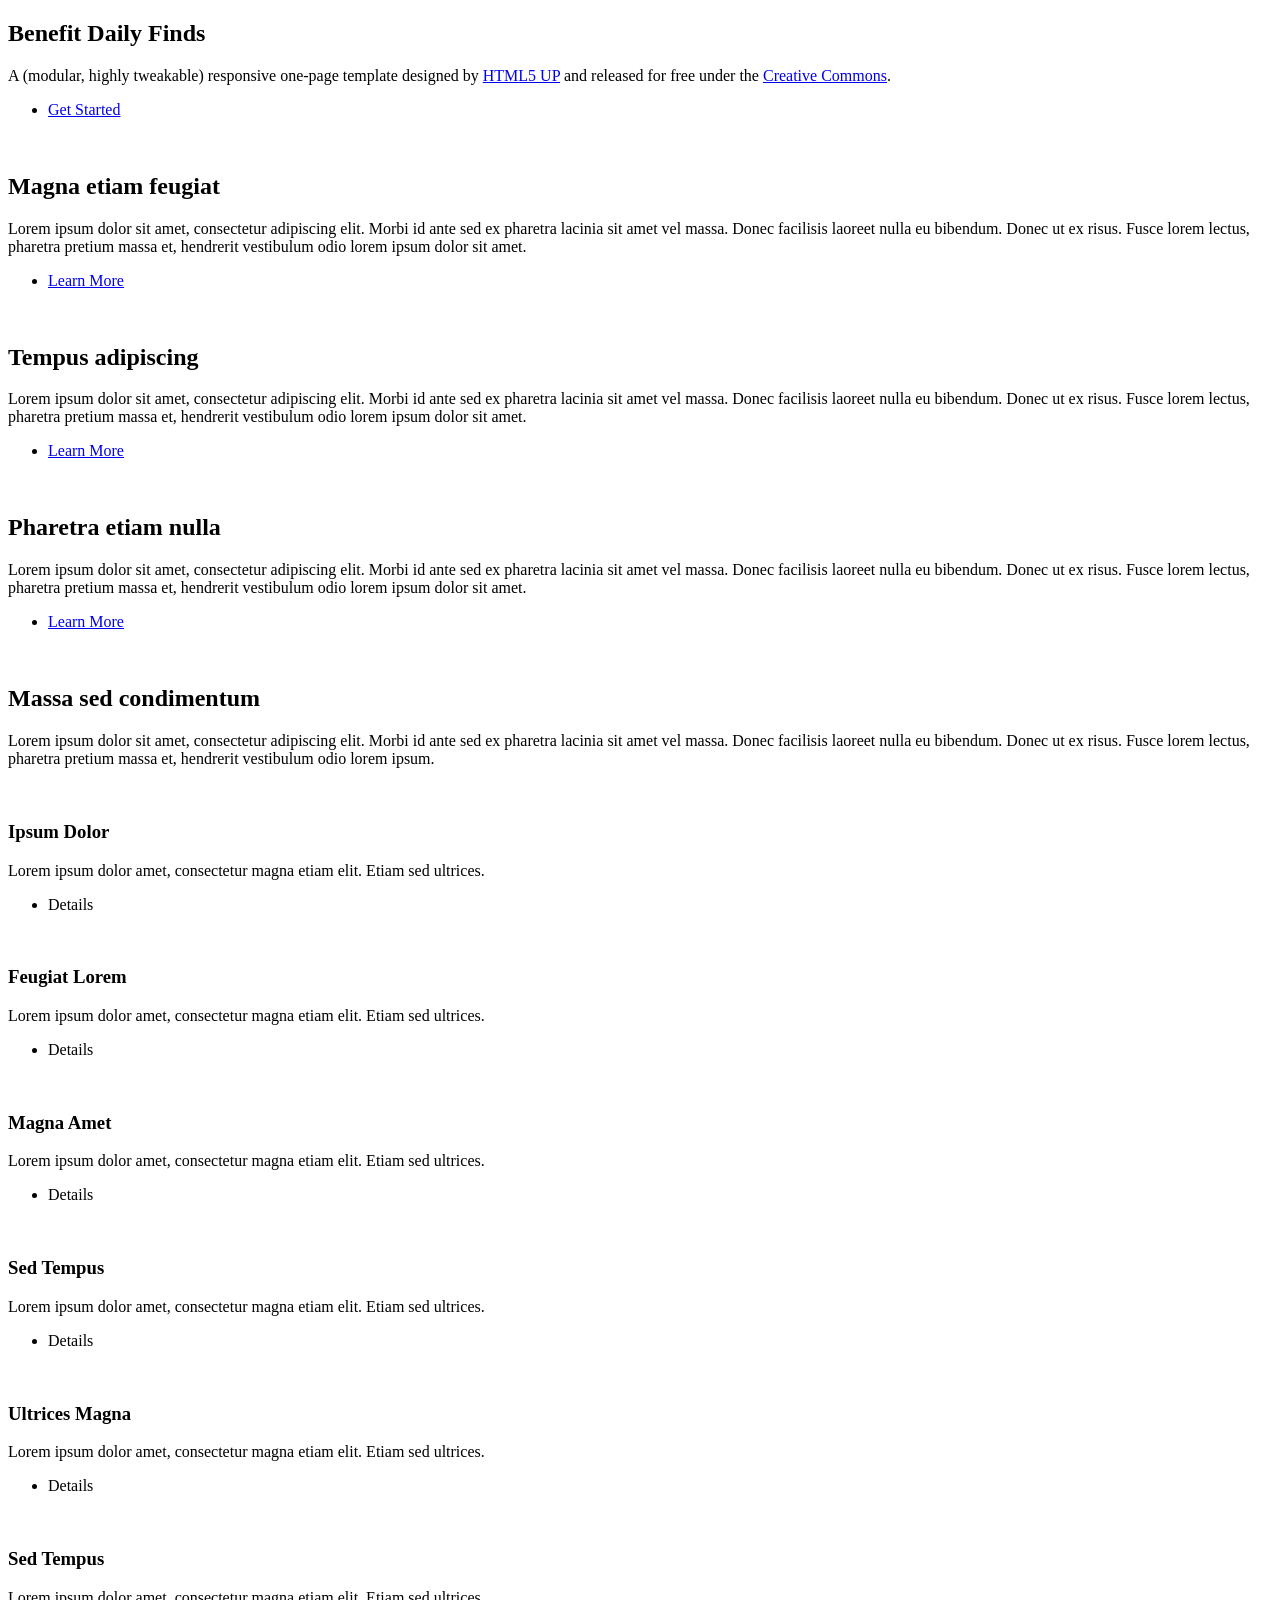
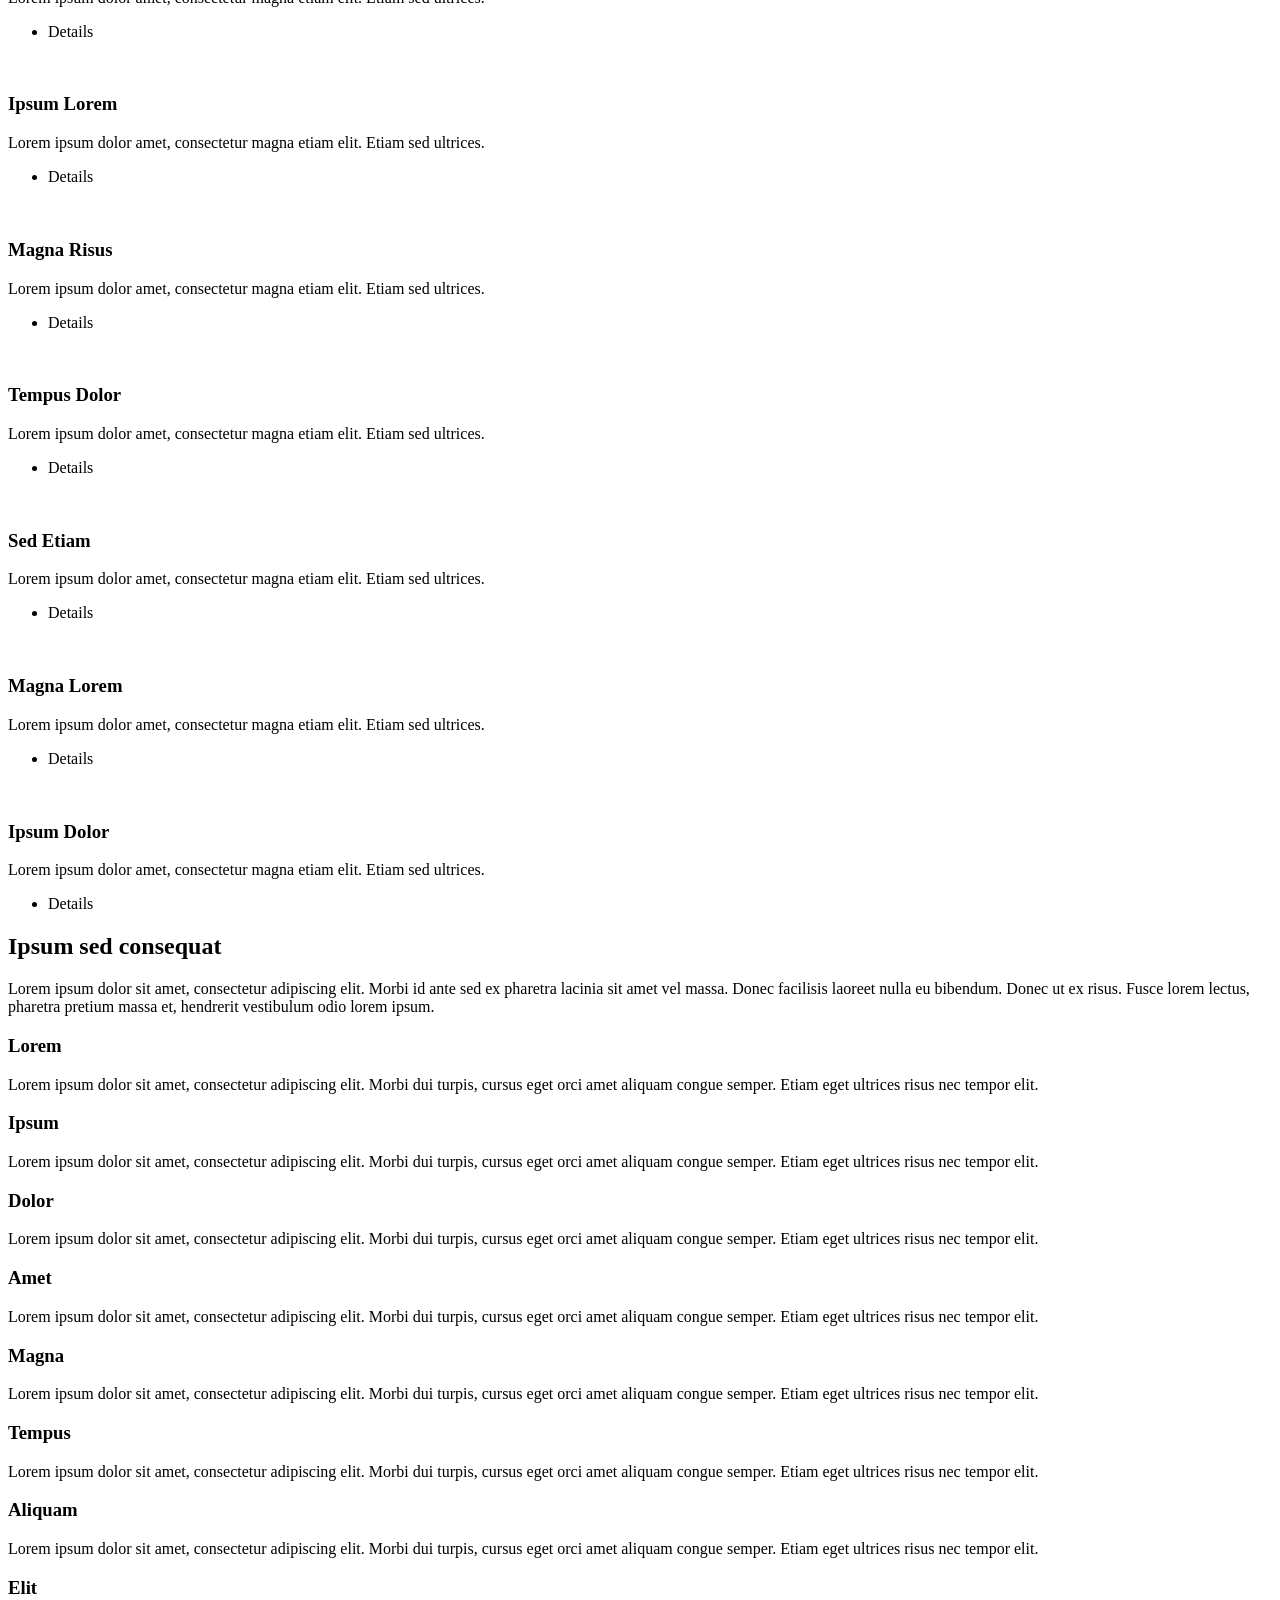
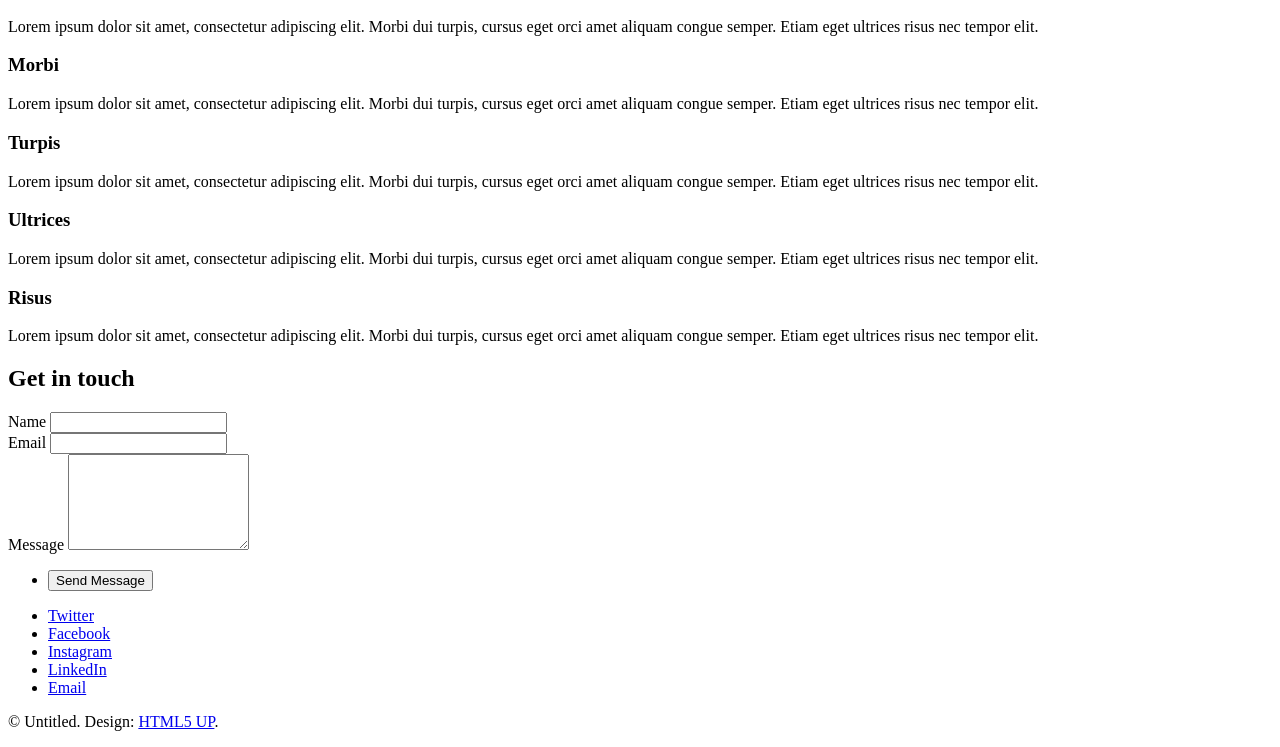
==== index.html @ ab221eec "Add files via upload" ====
<!DOCTYPE HTML>
<!--
	Benefit Daily Finds by HTML5 UP
	html5up.net | @ajlkn
	Free for personal and commercial use under the CCA 3.0 license (html5up.net/license)
-->
<html>
	<head>
		<title>Benefit Daily Finds by HTML5 UP</title>
		<meta charset="utf-8" />
		<meta name="viewport" content="width=device-width, initial-scale=1, user-scalable=no" />
		<link rel="stylesheet" href="assets/css/main.css" />
		<noscript><link rel="stylesheet" href="assets/css/noscript.css" /></noscript>
	</head>
	<body class="is-preload">

		<!-- Wrapper -->
			<div id="wrapper" class="divided">

				<!-- One -->
					<section class="banner style1 orient-left content-align-left image-position-right fullscreen onload-image-fade-in onload-content-fade-right">
						<div class="content">
							<h1>Benefit Daily Finds</h1>
							<p class="major">A (modular, highly tweakable) responsive one-page template designed by <a href="https://html5up.net">HTML5 UP</a> and released for free under the <a href="https://html5up.net/license">Creative Commons</a>.</p>
							<ul class="actions stacked">
								<li><a href="#first" class="button big wide smooth-scroll-middle">Get Started</a></li>
							</ul>
						</div>
						<div class="image">
							<img src="images/banner.jpg" alt="" />
						</div>
					</section>

				<!-- Two -->
					<section class="spotlight style1 orient-right content-align-left image-position-center onscroll-image-fade-in" id="first">
						<div class="content">
							<h2>Magna etiam feugiat</h2>
							<p>Lorem ipsum dolor sit amet, consectetur adipiscing elit. Morbi id ante sed ex pharetra lacinia sit amet vel massa. Donec facilisis laoreet nulla eu bibendum. Donec ut ex risus. Fusce lorem lectus, pharetra pretium massa et, hendrerit vestibulum odio lorem ipsum dolor sit amet.</p>
							<ul class="actions stacked">
								<li><a href="#" class="button">Learn More</a></li>
							</ul>
						</div>
						<div class="image">
							<img src="images/spotlight01.jpg" alt="" />
						</div>
					</section>

				<!-- Three -->
					<section class="spotlight style1 orient-left content-align-left image-position-center onscroll-image-fade-in">
						<div class="content">
							<h2>Tempus adipiscing</h2>
							<p>Lorem ipsum dolor sit amet, consectetur adipiscing elit. Morbi id ante sed ex pharetra lacinia sit amet vel massa. Donec facilisis laoreet nulla eu bibendum. Donec ut ex risus. Fusce lorem lectus, pharetra pretium massa et, hendrerit vestibulum odio lorem ipsum dolor sit amet.</p>
							<ul class="actions stacked">
								<li><a href="#" class="button">Learn More</a></li>
							</ul>
						</div>
						<div class="image">
							<img src="images/spotlight02.jpg" alt="" />
						</div>
					</section>

				<!-- Four -->
					<section class="spotlight style1 orient-right content-align-left image-position-center onscroll-image-fade-in">
						<div class="content">
							<h2>Pharetra etiam nulla</h2>
							<p>Lorem ipsum dolor sit amet, consectetur adipiscing elit. Morbi id ante sed ex pharetra lacinia sit amet vel massa. Donec facilisis laoreet nulla eu bibendum. Donec ut ex risus. Fusce lorem lectus, pharetra pretium massa et, hendrerit vestibulum odio lorem ipsum dolor sit amet.</p>
							<ul class="actions stacked">
								<li><a href="#" class="button">Learn More</a></li>
							</ul>
						</div>
						<div class="image">
							<img src="images/spotlight03.jpg" alt="" />
						</div>
					</section>

				<!-- Five -->
					<section class="wrapper style1 align-center">
						<div class="inner">
							<h2>Massa sed condimentum</h2>
							<p>Lorem ipsum dolor sit amet, consectetur adipiscing elit. Morbi id ante sed ex pharetra lacinia sit amet vel massa. Donec facilisis laoreet nulla eu bibendum. Donec ut ex risus. Fusce lorem lectus, pharetra pretium massa et, hendrerit vestibulum odio lorem ipsum.</p>
						</div>

						<!-- Gallery -->
							<div class="gallery style2 medium lightbox onscroll-fade-in">
								<article>
									<a href="images/gallery/fulls/01.jpg" class="image">
										<img src="images/gallery/thumbs/01.jpg" alt="" />
									</a>
									<div class="caption">
										<h3>Ipsum Dolor</h3>
										<p>Lorem ipsum dolor amet, consectetur magna etiam elit. Etiam sed ultrices.</p>
										<ul class="actions fixed">
											<li><span class="button small">Details</span></li>
										</ul>
									</div>
								</article>
								<article>
									<a href="images/gallery/fulls/02.jpg" class="image">
										<img src="images/gallery/thumbs/02.jpg" alt="" />
									</a>
									<div class="caption">
										<h3>Feugiat Lorem</h3>
										<p>Lorem ipsum dolor amet, consectetur magna etiam elit. Etiam sed ultrices.</p>
										<ul class="actions fixed">
											<li><span class="button small">Details</span></li>
										</ul>
									</div>
								</article>
								<article>
									<a href="images/gallery/fulls/03.jpg" class="image">
										<img src="images/gallery/thumbs/03.jpg" alt="" />
									</a>
									<div class="caption">
										<h3>Magna Amet</h3>
										<p>Lorem ipsum dolor amet, consectetur magna etiam elit. Etiam sed ultrices.</p>
										<ul class="actions fixed">
											<li><span class="button small">Details</span></li>
										</ul>
									</div>
								</article>
								<article>
									<a href="images/gallery/fulls/04.jpg" class="image">
										<img src="images/gallery/thumbs/04.jpg" alt="" />
									</a>
									<div class="caption">
										<h3>Sed Tempus</h3>
										<p>Lorem ipsum dolor amet, consectetur magna etiam elit. Etiam sed ultrices.</p>
										<ul class="actions fixed">
											<li><span class="button small">Details</span></li>
										</ul>
									</div>
								</article>
								<article>
									<a href="images/gallery/fulls/05.jpg" class="image">
										<img src="images/gallery/thumbs/05.jpg" alt="" />
									</a>
									<div class="caption">
										<h3>Ultrices Magna</h3>
										<p>Lorem ipsum dolor amet, consectetur magna etiam elit. Etiam sed ultrices.</p>
										<ul class="actions fixed">
											<li><span class="button small">Details</span></li>
										</ul>
									</div>
								</article>
								<article>
									<a href="images/gallery/fulls/06.jpg" class="image">
										<img src="images/gallery/thumbs/06.jpg" alt="" />
									</a>
									<div class="caption">
										<h3>Sed Tempus</h3>
										<p>Lorem ipsum dolor amet, consectetur magna etiam elit. Etiam sed ultrices.</p>
										<ul class="actions fixed">
											<li><span class="button small">Details</span></li>
										</ul>
									</div>
								</article>
								<article>
									<a href="images/gallery/fulls/07.jpg" class="image">
										<img src="images/gallery/thumbs/07.jpg" alt="" />
									</a>
									<div class="caption">
										<h3>Ipsum Lorem</h3>
										<p>Lorem ipsum dolor amet, consectetur magna etiam elit. Etiam sed ultrices.</p>
										<ul class="actions fixed">
											<li><span class="button small">Details</span></li>
										</ul>
									</div>
								</article>
								<article>
									<a href="images/gallery/fulls/08.jpg" class="image">
										<img src="images/gallery/thumbs/08.jpg" alt="" />
									</a>
									<div class="caption">
										<h3>Magna Risus</h3>
										<p>Lorem ipsum dolor amet, consectetur magna etiam elit. Etiam sed ultrices.</p>
										<ul class="actions fixed">
											<li><span class="button small">Details</span></li>
										</ul>
									</div>
								</article>
								<article>
									<a href="images/gallery/fulls/09.jpg" class="image">
										<img src="images/gallery/thumbs/09.jpg" alt="" />
									</a>
									<div class="caption">
										<h3>Tempus Dolor</h3>
										<p>Lorem ipsum dolor amet, consectetur magna etiam elit. Etiam sed ultrices.</p>
										<ul class="actions fixed">
											<li><span class="button small">Details</span></li>
										</ul>
									</div>
								</article>
								<article>
									<a href="images/gallery/fulls/10.jpg" class="image">
										<img src="images/gallery/thumbs/10.jpg" alt="" />
									</a>
									<div class="caption">
										<h3>Sed Etiam</h3>
										<p>Lorem ipsum dolor amet, consectetur magna etiam elit. Etiam sed ultrices.</p>
										<ul class="actions fixed">
											<li><span class="button small">Details</span></li>
										</ul>
									</div>
								</article>
								<article>
									<a href="images/gallery/fulls/11.jpg" class="image">
										<img src="images/gallery/thumbs/11.jpg" alt="" />
									</a>
									<div class="caption">
										<h3>Magna Lorem</h3>
										<p>Lorem ipsum dolor amet, consectetur magna etiam elit. Etiam sed ultrices.</p>
										<ul class="actions fixed">
											<li><span class="button small">Details</span></li>
										</ul>
									</div>
								</article>
								<article>
									<a href="images/gallery/fulls/12.jpg" class="image">
										<img src="images/gallery/thumbs/12.jpg" alt="" />
									</a>
									<div class="caption">
										<h3>Ipsum Dolor</h3>
										<p>Lorem ipsum dolor amet, consectetur magna etiam elit. Etiam sed ultrices.</p>
										<ul class="actions fixed">
											<li><span class="button small">Details</span></li>
										</ul>
									</div>
								</article>
							</div>

					</section>

				<!-- Six -->
					<section class="wrapper style1 align-center">
						<div class="inner">
							<h2>Ipsum sed consequat</h2>
							<p>Lorem ipsum dolor sit amet, consectetur adipiscing elit. Morbi id ante sed ex pharetra lacinia sit amet vel massa. Donec facilisis laoreet nulla eu bibendum. Donec ut ex risus. Fusce lorem lectus, pharetra pretium massa et, hendrerit vestibulum odio lorem ipsum.</p>
							<div class="items style1 medium onscroll-fade-in">
								<section>
									<span class="icon style2 major fa-gem"></span>
									<h3>Lorem</h3>
									<p>Lorem ipsum dolor sit amet, consectetur adipiscing elit. Morbi dui turpis, cursus eget orci amet aliquam congue semper. Etiam eget ultrices risus nec tempor elit.</p>
								</section>
								<section>
									<span class="icon solid style2 major fa-save"></span>
									<h3>Ipsum</h3>
									<p>Lorem ipsum dolor sit amet, consectetur adipiscing elit. Morbi dui turpis, cursus eget orci amet aliquam congue semper. Etiam eget ultrices risus nec tempor elit.</p>
								</section>
								<section>
									<span class="icon solid style2 major fa-chart-bar"></span>
									<h3>Dolor</h3>
									<p>Lorem ipsum dolor sit amet, consectetur adipiscing elit. Morbi dui turpis, cursus eget orci amet aliquam congue semper. Etiam eget ultrices risus nec tempor elit.</p>
								</section>
								<section>
									<span class="icon solid style2 major fa-wifi"></span>
									<h3>Amet</h3>
									<p>Lorem ipsum dolor sit amet, consectetur adipiscing elit. Morbi dui turpis, cursus eget orci amet aliquam congue semper. Etiam eget ultrices risus nec tempor elit.</p>
								</section>
								<section>
									<span class="icon solid style2 major fa-cog"></span>
									<h3>Magna</h3>
									<p>Lorem ipsum dolor sit amet, consectetur adipiscing elit. Morbi dui turpis, cursus eget orci amet aliquam congue semper. Etiam eget ultrices risus nec tempor elit.</p>
								</section>
								<section>
									<span class="icon style2 major fa-paper-plane"></span>
									<h3>Tempus</h3>
									<p>Lorem ipsum dolor sit amet, consectetur adipiscing elit. Morbi dui turpis, cursus eget orci amet aliquam congue semper. Etiam eget ultrices risus nec tempor elit.</p>
								</section>
								<section>
									<span class="icon solid style2 major fa-desktop"></span>
									<h3>Aliquam</h3>
									<p>Lorem ipsum dolor sit amet, consectetur adipiscing elit. Morbi dui turpis, cursus eget orci amet aliquam congue semper. Etiam eget ultrices risus nec tempor elit.</p>
								</section>
								<section>
									<span class="icon solid style2 major fa-sync-alt"></span>
									<h3>Elit</h3>
									<p>Lorem ipsum dolor sit amet, consectetur adipiscing elit. Morbi dui turpis, cursus eget orci amet aliquam congue semper. Etiam eget ultrices risus nec tempor elit.</p>
								</section>
								<section>
									<span class="icon solid style2 major fa-hashtag"></span>
									<h3>Morbi</h3>
									<p>Lorem ipsum dolor sit amet, consectetur adipiscing elit. Morbi dui turpis, cursus eget orci amet aliquam congue semper. Etiam eget ultrices risus nec tempor elit.</p>
								</section>
								<section>
									<span class="icon solid style2 major fa-bolt"></span>
									<h3>Turpis</h3>
									<p>Lorem ipsum dolor sit amet, consectetur adipiscing elit. Morbi dui turpis, cursus eget orci amet aliquam congue semper. Etiam eget ultrices risus nec tempor elit.</p>
								</section>
								<section>
									<span class="icon solid style2 major fa-envelope"></span>
									<h3>Ultrices</h3>
									<p>Lorem ipsum dolor sit amet, consectetur adipiscing elit. Morbi dui turpis, cursus eget orci amet aliquam congue semper. Etiam eget ultrices risus nec tempor elit.</p>
								</section>
								<section>
									<span class="icon solid style2 major fa-leaf"></span>
									<h3>Risus</h3>
									<p>Lorem ipsum dolor sit amet, consectetur adipiscing elit. Morbi dui turpis, cursus eget orci amet aliquam congue semper. Etiam eget ultrices risus nec tempor elit.</p>
								</section>
							</div>
						</div>
					</section>

				<!-- Seven -->
					<section class="wrapper style1 align-center">
						<div class="inner medium">
							<h2>Get in touch</h2>
							<form method="post" action="#">
								<div class="fields">
									<div class="field half">
										<label for="name">Name</label>
										<input type="text" name="name" id="name" value="" />
									</div>
									<div class="field half">
										<label for="email">Email</label>
										<input type="email" name="email" id="email" value="" />
									</div>
									<div class="field">
										<label for="message">Message</label>
										<textarea name="message" id="message" rows="6"></textarea>
									</div>
								</div>
								<ul class="actions special">
									<li><input type="submit" name="submit" id="submit" value="Send Message" /></li>
								</ul>
							</form>

						</div>
					</section>

				<!-- Footer -->
					<footer class="wrapper style1 align-center">
						<div class="inner">
							<ul class="icons">
								<li><a href="#" class="icon brands style2 fa-twitter"><span class="label">Twitter</span></a></li>
								<li><a href="#" class="icon brands style2 fa-facebook-f"><span class="label">Facebook</span></a></li>
								<li><a href="#" class="icon brands style2 fa-instagram"><span class="label">Instagram</span></a></li>
								<li><a href="#" class="icon brands style2 fa-linkedin-in"><span class="label">LinkedIn</span></a></li>
								<li><a href="#" class="icon style2 fa-envelope"><span class="label">Email</span></a></li>
							</ul>
							<p>&copy; Untitled. Design: <a href="https://html5up.net">HTML5 UP</a>.</p>
						</div>
					</footer>

			</div>

		<!-- Scripts -->
			<script src="assets/js/jquery.min.js"></script>
			<script src="assets/js/jquery.scrollex.min.js"></script>
			<script src="assets/js/jquery.scrolly.min.js"></script>
			<script src="assets/js/browser.min.js"></script>
			<script src="assets/js/breakpoints.min.js"></script>
			<script src="assets/js/util.js"></script>
			<script src="assets/js/main.js"></script>

	</body>
</html>
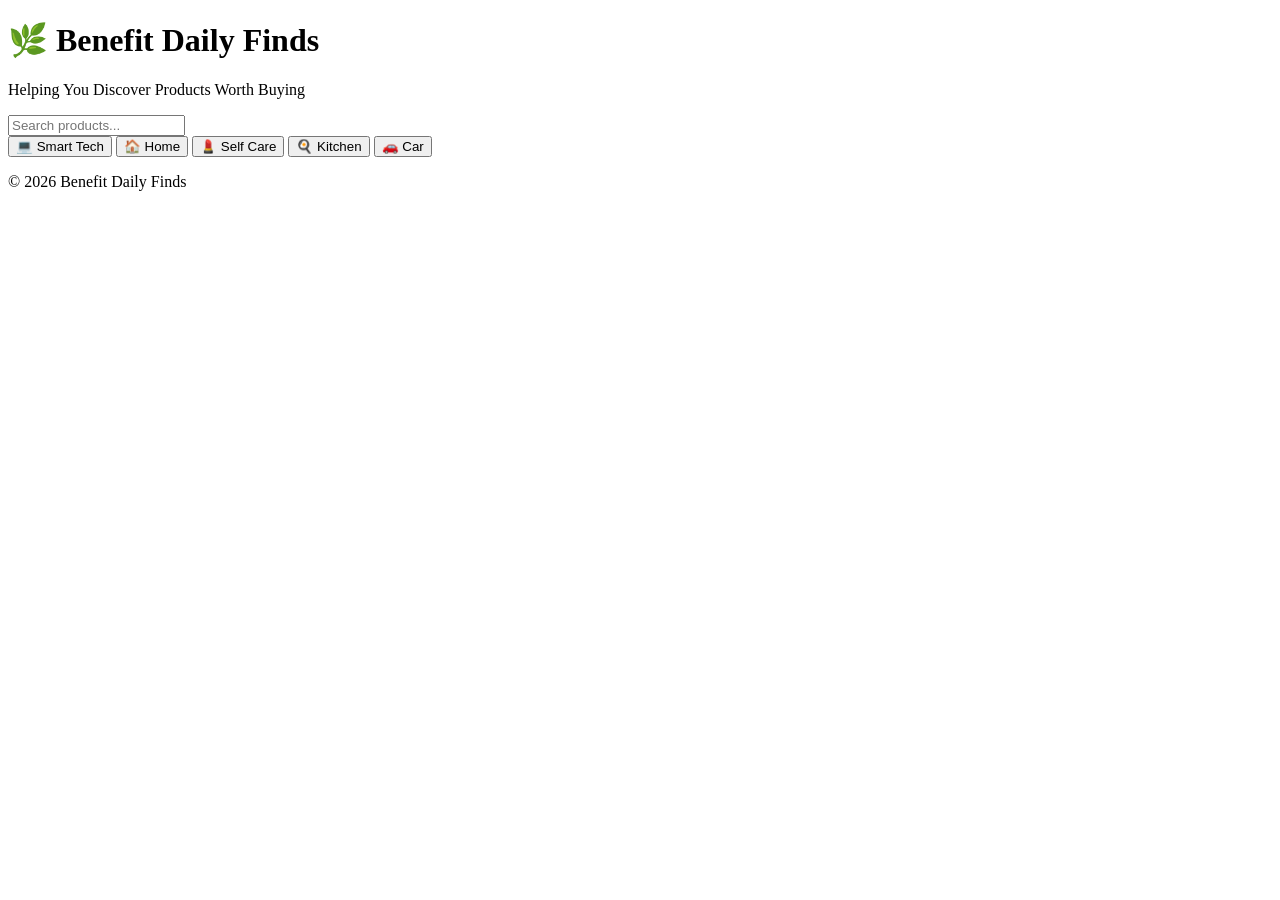
==== commit 52057387: "Create index.html" ====
--- a/index.html
+++ b/index.html
@@ -1,356 +1,42 @@
-<!DOCTYPE HTML>
-<!--
-	Benefit Daily Finds by HTML5 UP
-	html5up.net | @ajlkn
-	Free for personal and commercial use under the CCA 3.0 license (html5up.net/license)
--->
-<html>
-	<head>
-		<title>Benefit Daily Finds by HTML5 UP</title>
-		<meta charset="utf-8" />
-		<meta name="viewport" content="width=device-width, initial-scale=1, user-scalable=no" />
-		<link rel="stylesheet" href="assets/css/main.css" />
-		<noscript><link rel="stylesheet" href="assets/css/noscript.css" /></noscript>
-	</head>
-	<body class="is-preload">
+<!DOCTYPE html>
+<html lang="en">
+<head>
+  <meta charset="UTF-8">
+  <meta name="viewport" content="width=device-width, initial-scale=1.0">
+  <title>Benefit Daily Finds</title>
+  <link rel="stylesheet" href="style.css">
+</head>
 
-		<!-- Wrapper -->
-			<div id="wrapper" class="divided">
+<body>
 
-				<!-- One -->
-					<section class="banner style1 orient-left content-align-left image-position-right fullscreen onload-image-fade-in onload-content-fade-right">
-						<div class="content">
-							<h1>Benefit Daily Finds</h1>
-							<p class="major">A (modular, highly tweakable) responsive one-page template designed by <a href="https://html5up.net">HTML5 UP</a> and released for free under the <a href="https://html5up.net/license">Creative Commons</a>.</p>
-							<ul class="actions stacked">
-								<li><a href="#first" class="button big wide smooth-scroll-middle">Get Started</a></li>
-							</ul>
-						</div>
-						<div class="image">
-							<img src="images/banner.jpg" alt="" />
-						</div>
-					</section>
+  <header>
+    <h1>🌿 Benefit Daily Finds</h1>
+    <p>Helping You Discover Products Worth Buying</p>
 
-				<!-- Two -->
-					<section class="spotlight style1 orient-right content-align-left image-position-center onscroll-image-fade-in" id="first">
-						<div class="content">
-							<h2>Magna etiam feugiat</h2>
-							<p>Lorem ipsum dolor sit amet, consectetur adipiscing elit. Morbi id ante sed ex pharetra lacinia sit amet vel massa. Donec facilisis laoreet nulla eu bibendum. Donec ut ex risus. Fusce lorem lectus, pharetra pretium massa et, hendrerit vestibulum odio lorem ipsum dolor sit amet.</p>
-							<ul class="actions stacked">
-								<li><a href="#" class="button">Learn More</a></li>
-							</ul>
-						</div>
-						<div class="image">
-							<img src="images/spotlight01.jpg" alt="" />
-						</div>
-					</section>
+    <input
+      type="text"
+      id="search"
+      placeholder="Search products..."
+    >
+  </header>
 
-				<!-- Three -->
-					<section class="spotlight style1 orient-left content-align-left image-position-center onscroll-image-fade-in">
-						<div class="content">
-							<h2>Tempus adipiscing</h2>
-							<p>Lorem ipsum dolor sit amet, consectetur adipiscing elit. Morbi id ante sed ex pharetra lacinia sit amet vel massa. Donec facilisis laoreet nulla eu bibendum. Donec ut ex risus. Fusce lorem lectus, pharetra pretium massa et, hendrerit vestibulum odio lorem ipsum dolor sit amet.</p>
-							<ul class="actions stacked">
-								<li><a href="#" class="button">Learn More</a></li>
-							</ul>
-						</div>
-						<div class="image">
-							<img src="images/spotlight02.jpg" alt="" />
-						</div>
-					</section>
+  <section class="categories">
 
-				<!-- Four -->
-					<section class="spotlight style1 orient-right content-align-left image-position-center onscroll-image-fade-in">
-						<div class="content">
-							<h2>Pharetra etiam nulla</h2>
-							<p>Lorem ipsum dolor sit amet, consectetur adipiscing elit. Morbi id ante sed ex pharetra lacinia sit amet vel massa. Donec facilisis laoreet nulla eu bibendum. Donec ut ex risus. Fusce lorem lectus, pharetra pretium massa et, hendrerit vestibulum odio lorem ipsum dolor sit amet.</p>
-							<ul class="actions stacked">
-								<li><a href="#" class="button">Learn More</a></li>
-							</ul>
-						</div>
-						<div class="image">
-							<img src="images/spotlight03.jpg" alt="" />
-						</div>
-					</section>
+    <button>💻 Smart Tech</button>
+    <button>🏠 Home</button>
+    <button>💄 Self Care</button>
+    <button>🍳 Kitchen</button>
+    <button>🚗 Car</button>
 
-				<!-- Five -->
-					<section class="wrapper style1 align-center">
-						<div class="inner">
-							<h2>Massa sed condimentum</h2>
-							<p>Lorem ipsum dolor sit amet, consectetur adipiscing elit. Morbi id ante sed ex pharetra lacinia sit amet vel massa. Donec facilisis laoreet nulla eu bibendum. Donec ut ex risus. Fusce lorem lectus, pharetra pretium massa et, hendrerit vestibulum odio lorem ipsum.</p>
-						</div>
+  </section>
 
-						<!-- Gallery -->
-							<div class="gallery style2 medium lightbox onscroll-fade-in">
-								<article>
-									<a href="images/gallery/fulls/01.jpg" class="image">
-										<img src="images/gallery/thumbs/01.jpg" alt="" />
-									</a>
-									<div class="caption">
-										<h3>Ipsum Dolor</h3>
-										<p>Lorem ipsum dolor amet, consectetur magna etiam elit. Etiam sed ultrices.</p>
-										<ul class="actions fixed">
-											<li><span class="button small">Details</span></li>
-										</ul>
-									</div>
-								</article>
-								<article>
-									<a href="images/gallery/fulls/02.jpg" class="image">
-										<img src="images/gallery/thumbs/02.jpg" alt="" />
-									</a>
-									<div class="caption">
-										<h3>Feugiat Lorem</h3>
-										<p>Lorem ipsum dolor amet, consectetur magna etiam elit. Etiam sed ultrices.</p>
-										<ul class="actions fixed">
-											<li><span class="button small">Details</span></li>
-										</ul>
-									</div>
-								</article>
-								<article>
-									<a href="images/gallery/fulls/03.jpg" class="image">
-										<img src="images/gallery/thumbs/03.jpg" alt="" />
-									</a>
-									<div class="caption">
-										<h3>Magna Amet</h3>
-										<p>Lorem ipsum dolor amet, consectetur magna etiam elit. Etiam sed ultrices.</p>
-										<ul class="actions fixed">
-											<li><span class="button small">Details</span></li>
-										</ul>
-									</div>
-								</article>
-								<article>
-									<a href="images/gallery/fulls/04.jpg" class="image">
-										<img src="images/gallery/thumbs/04.jpg" alt="" />
-									</a>
-									<div class="caption">
-										<h3>Sed Tempus</h3>
-										<p>Lorem ipsum dolor amet, consectetur magna etiam elit. Etiam sed ultrices.</p>
-										<ul class="actions fixed">
-											<li><span class="button small">Details</span></li>
-										</ul>
-									</div>
-								</article>
-								<article>
-									<a href="images/gallery/fulls/05.jpg" class="image">
-										<img src="images/gallery/thumbs/05.jpg" alt="" />
-									</a>
-									<div class="caption">
-										<h3>Ultrices Magna</h3>
-										<p>Lorem ipsum dolor amet, consectetur magna etiam elit. Etiam sed ultrices.</p>
-										<ul class="actions fixed">
-											<li><span class="button small">Details</span></li>
-										</ul>
-									</div>
-								</article>
-								<article>
-									<a href="images/gallery/fulls/06.jpg" class="image">
-										<img src="images/gallery/thumbs/06.jpg" alt="" />
-									</a>
-									<div class="caption">
-										<h3>Sed Tempus</h3>
-										<p>Lorem ipsum dolor amet, consectetur magna etiam elit. Etiam sed ultrices.</p>
-										<ul class="actions fixed">
-											<li><span class="button small">Details</span></li>
-										</ul>
-									</div>
-								</article>
-								<article>
-									<a href="images/gallery/fulls/07.jpg" class="image">
-										<img src="images/gallery/thumbs/07.jpg" alt="" />
-									</a>
-									<div class="caption">
-										<h3>Ipsum Lorem</h3>
-										<p>Lorem ipsum dolor amet, consectetur magna etiam elit. Etiam sed ultrices.</p>
-										<ul class="actions fixed">
-											<li><span class="button small">Details</span></li>
-										</ul>
-									</div>
-								</article>
-								<article>
-									<a href="images/gallery/fulls/08.jpg" class="image">
-										<img src="images/gallery/thumbs/08.jpg" alt="" />
-									</a>
-									<div class="caption">
-										<h3>Magna Risus</h3>
-										<p>Lorem ipsum dolor amet, consectetur magna etiam elit. Etiam sed ultrices.</p>
-										<ul class="actions fixed">
-											<li><span class="button small">Details</span></li>
-										</ul>
-									</div>
-								</article>
-								<article>
-									<a href="images/gallery/fulls/09.jpg" class="image">
-										<img src="images/gallery/thumbs/09.jpg" alt="" />
-									</a>
-									<div class="caption">
-										<h3>Tempus Dolor</h3>
-										<p>Lorem ipsum dolor amet, consectetur magna etiam elit. Etiam sed ultrices.</p>
-										<ul class="actions fixed">
-											<li><span class="button small">Details</span></li>
-										</ul>
-									</div>
-								</article>
-								<article>
-									<a href="images/gallery/fulls/10.jpg" class="image">
-										<img src="images/gallery/thumbs/10.jpg" alt="" />
-									</a>
-									<div class="caption">
-										<h3>Sed Etiam</h3>
-										<p>Lorem ipsum dolor amet, consectetur magna etiam elit. Etiam sed ultrices.</p>
-										<ul class="actions fixed">
-											<li><span class="button small">Details</span></li>
-										</ul>
-									</div>
-								</article>
-								<article>
-									<a href="images/gallery/fulls/11.jpg" class="image">
-										<img src="images/gallery/thumbs/11.jpg" alt="" />
-									</a>
-									<div class="caption">
-										<h3>Magna Lorem</h3>
-										<p>Lorem ipsum dolor amet, consectetur magna etiam elit. Etiam sed ultrices.</p>
-										<ul class="actions fixed">
-											<li><span class="button small">Details</span></li>
-										</ul>
-									</div>
-								</article>
-								<article>
-									<a href="images/gallery/fulls/12.jpg" class="image">
-										<img src="images/gallery/thumbs/12.jpg" alt="" />
-									</a>
-									<div class="caption">
-										<h3>Ipsum Dolor</h3>
-										<p>Lorem ipsum dolor amet, consectetur magna etiam elit. Etiam sed ultrices.</p>
-										<ul class="actions fixed">
-											<li><span class="button small">Details</span></li>
-										</ul>
-									</div>
-								</article>
-							</div>
+  <main id="products"></main>
 
-					</section>
+  <footer>
+    <p>© 2026 Benefit Daily Finds</p>
+  </footer>
 
-				<!-- Six -->
-					<section class="wrapper style1 align-center">
-						<div class="inner">
-							<h2>Ipsum sed consequat</h2>
-							<p>Lorem ipsum dolor sit amet, consectetur adipiscing elit. Morbi id ante sed ex pharetra lacinia sit amet vel massa. Donec facilisis laoreet nulla eu bibendum. Donec ut ex risus. Fusce lorem lectus, pharetra pretium massa et, hendrerit vestibulum odio lorem ipsum.</p>
-							<div class="items style1 medium onscroll-fade-in">
-								<section>
-									<span class="icon style2 major fa-gem"></span>
-									<h3>Lorem</h3>
-									<p>Lorem ipsum dolor sit amet, consectetur adipiscing elit. Morbi dui turpis, cursus eget orci amet aliquam congue semper. Etiam eget ultrices risus nec tempor elit.</p>
-								</section>
-								<section>
-									<span class="icon solid style2 major fa-save"></span>
-									<h3>Ipsum</h3>
-									<p>Lorem ipsum dolor sit amet, consectetur adipiscing elit. Morbi dui turpis, cursus eget orci amet aliquam congue semper. Etiam eget ultrices risus nec tempor elit.</p>
-								</section>
-								<section>
-									<span class="icon solid style2 major fa-chart-bar"></span>
-									<h3>Dolor</h3>
-									<p>Lorem ipsum dolor sit amet, consectetur adipiscing elit. Morbi dui turpis, cursus eget orci amet aliquam congue semper. Etiam eget ultrices risus nec tempor elit.</p>
-								</section>
-								<section>
-									<span class="icon solid style2 major fa-wifi"></span>
-									<h3>Amet</h3>
-									<p>Lorem ipsum dolor sit amet, consectetur adipiscing elit. Morbi dui turpis, cursus eget orci amet aliquam congue semper. Etiam eget ultrices risus nec tempor elit.</p>
-								</section>
-								<section>
-									<span class="icon solid style2 major fa-cog"></span>
-									<h3>Magna</h3>
-									<p>Lorem ipsum dolor sit amet, consectetur adipiscing elit. Morbi dui turpis, cursus eget orci amet aliquam congue semper. Etiam eget ultrices risus nec tempor elit.</p>
-								</section>
-								<section>
-									<span class="icon style2 major fa-paper-plane"></span>
-									<h3>Tempus</h3>
-									<p>Lorem ipsum dolor sit amet, consectetur adipiscing elit. Morbi dui turpis, cursus eget orci amet aliquam congue semper. Etiam eget ultrices risus nec tempor elit.</p>
-								</section>
-								<section>
-									<span class="icon solid style2 major fa-desktop"></span>
-									<h3>Aliquam</h3>
-									<p>Lorem ipsum dolor sit amet, consectetur adipiscing elit. Morbi dui turpis, cursus eget orci amet aliquam congue semper. Etiam eget ultrices risus nec tempor elit.</p>
-								</section>
-								<section>
-									<span class="icon solid style2 major fa-sync-alt"></span>
-									<h3>Elit</h3>
-									<p>Lorem ipsum dolor sit amet, consectetur adipiscing elit. Morbi dui turpis, cursus eget orci amet aliquam congue semper. Etiam eget ultrices risus nec tempor elit.</p>
-								</section>
-								<section>
-									<span class="icon solid style2 major fa-hashtag"></span>
-									<h3>Morbi</h3>
-									<p>Lorem ipsum dolor sit amet, consectetur adipiscing elit. Morbi dui turpis, cursus eget orci amet aliquam congue semper. Etiam eget ultrices risus nec tempor elit.</p>
-								</section>
-								<section>
-									<span class="icon solid style2 major fa-bolt"></span>
-									<h3>Turpis</h3>
-									<p>Lorem ipsum dolor sit amet, consectetur adipiscing elit. Morbi dui turpis, cursus eget orci amet aliquam congue semper. Etiam eget ultrices risus nec tempor elit.</p>
-								</section>
-								<section>
-									<span class="icon solid style2 major fa-envelope"></span>
-									<h3>Ultrices</h3>
-									<p>Lorem ipsum dolor sit amet, consectetur adipiscing elit. Morbi dui turpis, cursus eget orci amet aliquam congue semper. Etiam eget ultrices risus nec tempor elit.</p>
-								</section>
-								<section>
-									<span class="icon solid style2 major fa-leaf"></span>
-									<h3>Risus</h3>
-									<p>Lorem ipsum dolor sit amet, consectetur adipiscing elit. Morbi dui turpis, cursus eget orci amet aliquam congue semper. Etiam eget ultrices risus nec tempor elit.</p>
-								</section>
-							</div>
-						</div>
-					</section>
+  <script src="script.js"></script>
 
-				<!-- Seven -->
-					<section class="wrapper style1 align-center">
-						<div class="inner medium">
-							<h2>Get in touch</h2>
-							<form method="post" action="#">
-								<div class="fields">
-									<div class="field half">
-										<label for="name">Name</label>
-										<input type="text" name="name" id="name" value="" />
-									</div>
-									<div class="field half">
-										<label for="email">Email</label>
-										<input type="email" name="email" id="email" value="" />
-									</div>
-									<div class="field">
-										<label for="message">Message</label>
-										<textarea name="message" id="message" rows="6"></textarea>
-									</div>
-								</div>
-								<ul class="actions special">
-									<li><input type="submit" name="submit" id="submit" value="Send Message" /></li>
-								</ul>
-							</form>
-
-						</div>
-					</section>
-
-				<!-- Footer -->
-					<footer class="wrapper style1 align-center">
-						<div class="inner">
-							<ul class="icons">
-								<li><a href="#" class="icon brands style2 fa-twitter"><span class="label">Twitter</span></a></li>
-								<li><a href="#" class="icon brands style2 fa-facebook-f"><span class="label">Facebook</span></a></li>
-								<li><a href="#" class="icon brands style2 fa-instagram"><span class="label">Instagram</span></a></li>
-								<li><a href="#" class="icon brands style2 fa-linkedin-in"><span class="label">LinkedIn</span></a></li>
-								<li><a href="#" class="icon style2 fa-envelope"><span class="label">Email</span></a></li>
-							</ul>
-							<p>&copy; Untitled. Design: <a href="https://html5up.net">HTML5 UP</a>.</p>
-						</div>
-					</footer>
-
-			</div>
-
-		<!-- Scripts -->
-			<script src="assets/js/jquery.min.js"></script>
-			<script src="assets/js/jquery.scrollex.min.js"></script>
-			<script src="assets/js/jquery.scrolly.min.js"></script>
-			<script src="assets/js/browser.min.js"></script>
-			<script src="assets/js/breakpoints.min.js"></script>
-			<script src="assets/js/util.js"></script>
-			<script src="assets/js/main.js"></script>
-
-	</body>
-</html>+</body>
+</html>
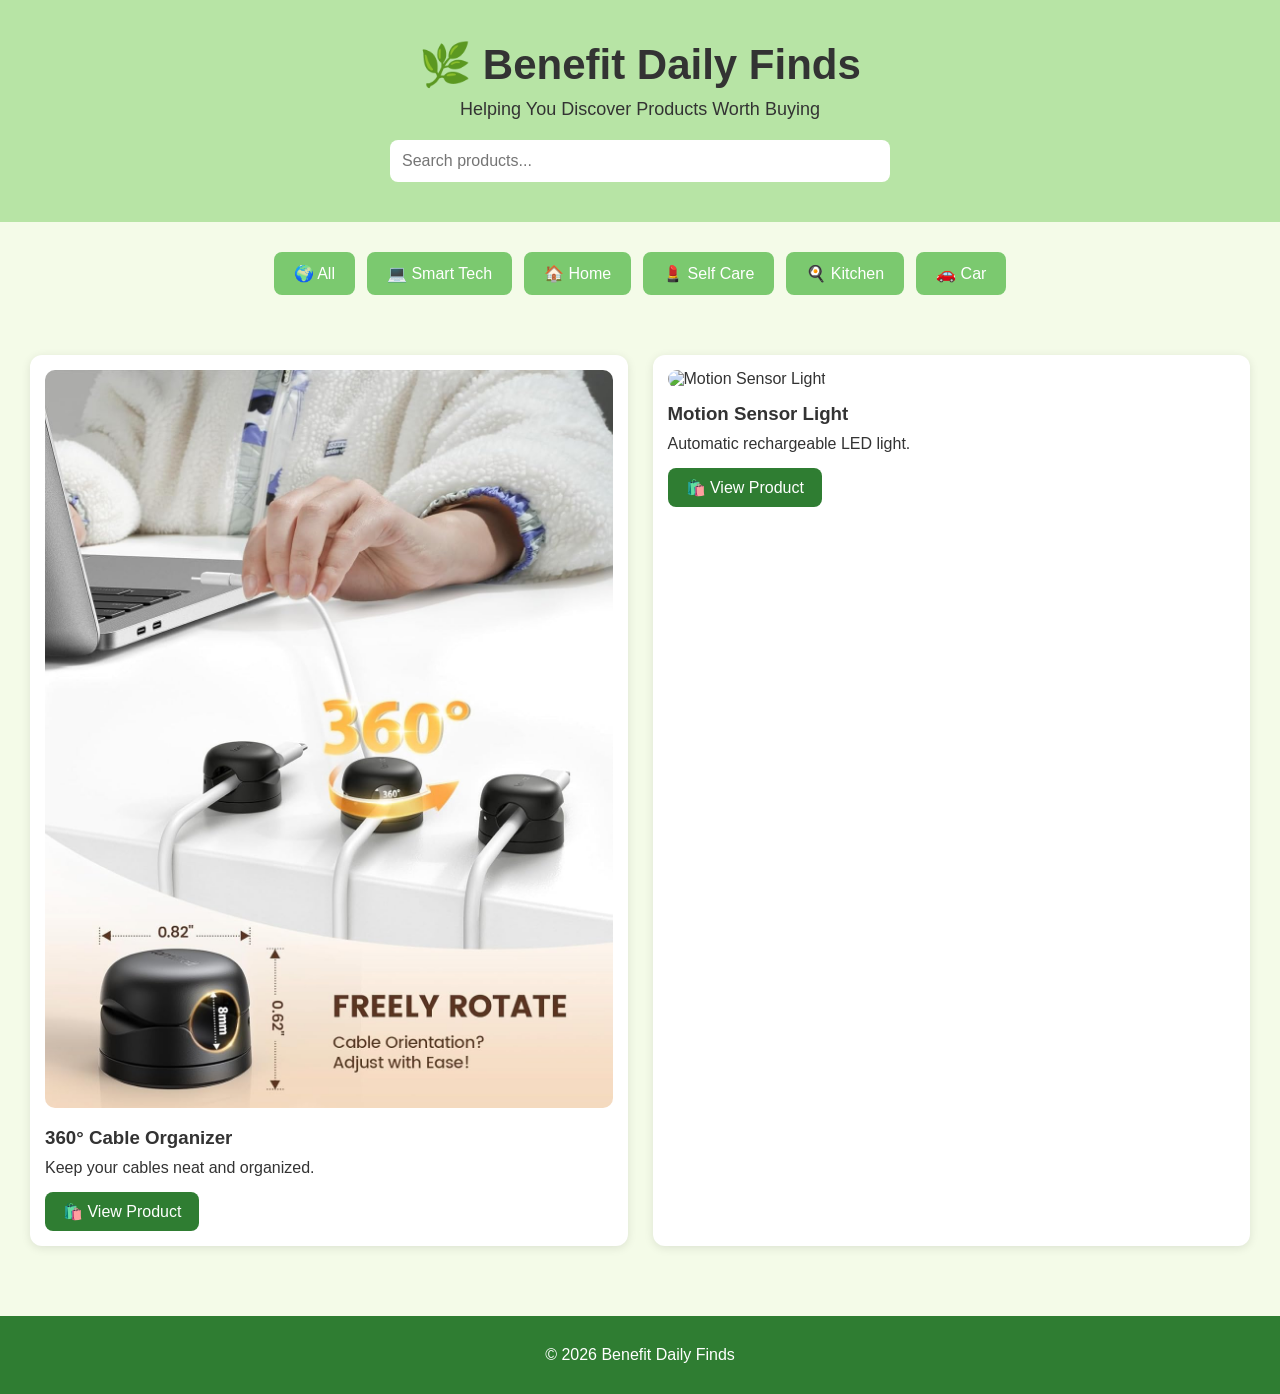
==== commit 0e0e11e3: "Update index.html" ====
--- a/index.html
+++ b/index.html
@@ -22,13 +22,14 @@
 
   <section class="categories">
 
-    <button>💻 Smart Tech</button>
-    <button>🏠 Home</button>
-    <button>💄 Self Care</button>
-    <button>🍳 Kitchen</button>
-    <button>🚗 Car</button>
+<button onclick="filterProducts('All')">🌍 All</button>
+<button onclick="filterProducts('Smart Tech')">💻 Smart Tech</button>
+<button onclick="filterProducts('Home')">🏠 Home</button>
+<button onclick="filterProducts('Self Care')">💄 Self Care</button>
+<button onclick="filterProducts('Kitchen')">🍳 Kitchen</button>
+<button onclick="filterProducts('Car')">🚗 Car</button>
 
-  </section>
+</section>
 
   <main id="products"></main>
 
--- a/style.css
+++ b/style.css
@@ -0,0 +1,102 @@
+* {
+  margin: 0;
+  padding: 0;
+  box-sizing: border-box;
+  font-family: Arial, sans-serif;
+}
+
+body {
+  background: #f4fbe8;
+  color: #333;
+}
+
+header {
+  background: #b7e4a5;
+  text-align: center;
+  padding: 40px 20px;
+}
+
+header h1 {
+  font-size: 42px;
+  margin-bottom: 10px;
+}
+
+header p {
+  font-size: 18px;
+  margin-bottom: 20px;
+}
+
+#search {
+  width: 90%;
+  max-width: 500px;
+  padding: 12px;
+  border: none;
+  border-radius: 8px;
+  font-size: 16px;
+}
+
+.categories {
+  display: flex;
+  justify-content: center;
+  flex-wrap: wrap;
+  gap: 12px;
+  padding: 30px;
+}
+
+.categories button {
+  background: #7bc96f;
+  color: white;
+  border: none;
+  padding: 12px 20px;
+  border-radius: 8px;
+  cursor: pointer;
+  font-size: 16px;
+}
+
+.categories button:hover {
+  background: #5ea954;
+}
+
+#products {
+  display: grid;
+  grid-template-columns: repeat(auto-fit, minmax(260px, 1fr));
+  gap: 25px;
+  padding: 30px;
+}
+
+.product-card {
+  background: white;
+  border-radius: 12px;
+  padding: 15px;
+  box-shadow: 0 2px 10px rgba(0,0,0,.1);
+}
+
+.product-card img {
+  width: 100%;
+  border-radius: 10px;
+}
+
+.product-card h3 {
+  margin: 15px 0 10px;
+}
+
+.product-card p {
+  margin-bottom: 15px;
+}
+
+.product-card a {
+  display: inline-block;
+  background: #2f7d32;
+  color: white;
+  text-decoration: none;
+  padding: 10px 18px;
+  border-radius: 8px;
+}
+
+footer {
+  text-align: center;
+  padding: 30px;
+  background: #2f7d32;
+  color: white;
+  margin-top: 40px;
+}
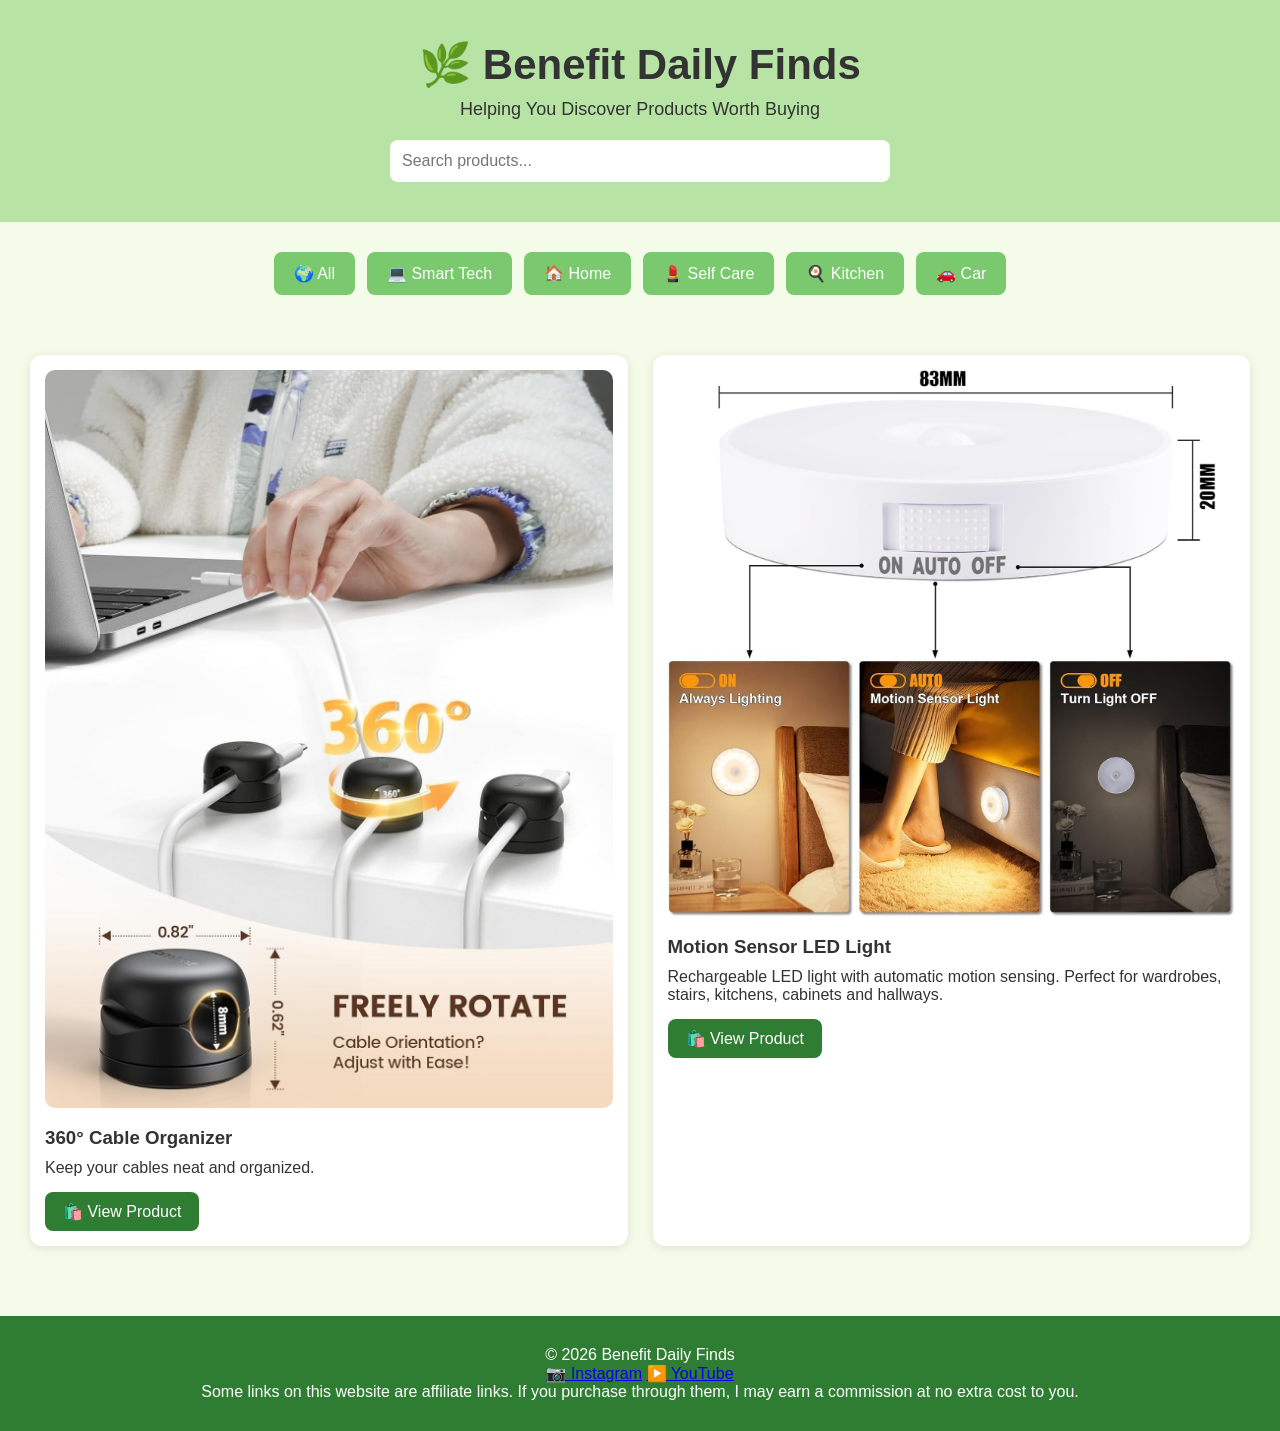
==== commit fb10a4dd: "Update index.html" ====
--- a/index.html
+++ b/index.html
@@ -34,7 +34,14 @@
   <main id="products"></main>
 
   <footer>
-    <p>© 2026 Benefit Daily Finds</p>
+   <p>© 2026 Benefit Daily Finds</p>
+  <div class="social-links">
+    <a href="https://instagram.com/YOUR_INSTAGRAM_USERNAME" target="_blank">📷 Instagram</a>
+    <a href="https://youtube.com/@YOUR_YOUTUBE_CHANNEL" target="_blank">▶️ YouTube</a>
+  </div>
+  <p class="disclaimer">
+    Some links on this website are affiliate links. If you purchase through them, I may earn a commission at no extra cost to you.
+  </p>
   </footer>
 
   <script src="script.js"></script>
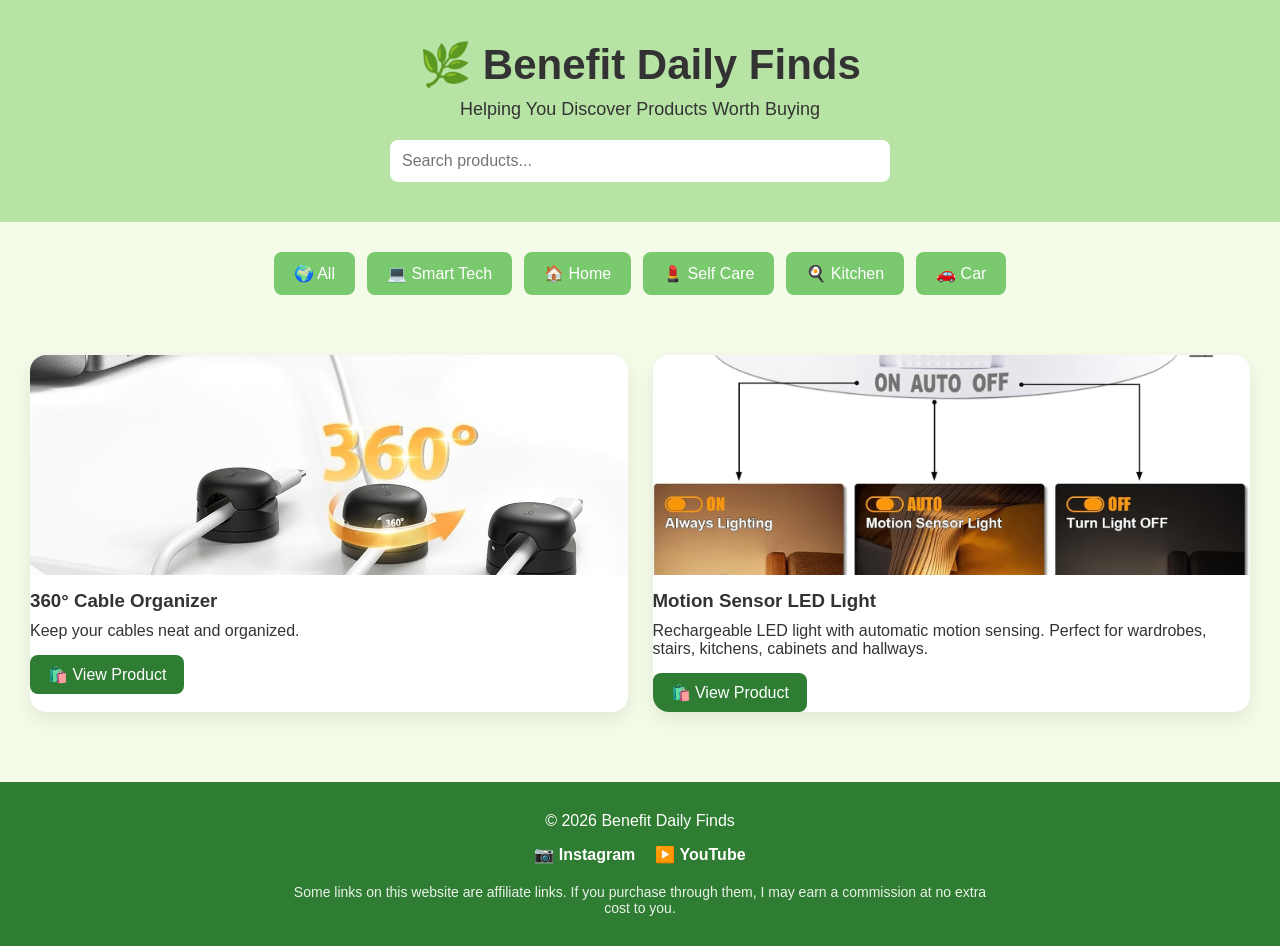
==== commit 238af57e: "Update index.html" ====
--- a/index.html
+++ b/index.html
@@ -35,10 +35,14 @@
 
   <footer>
    <p>© 2026 Benefit Daily Finds</p>
-  <div class="social-links">
-    <a href="https://instagram.com/YOUR_INSTAGRAM_USERNAME" target="_blank">📷 Instagram</a>
-    <a href="https://youtube.com/@YOUR_YOUTUBE_CHANNEL" target="_blank">▶️ YouTube</a>
-  </div>
+ <div class="social-links">
+    <a href="https://instagram.com/benefitdailyfinds" target="_blank">
+        📷 Instagram
+    </a>
+    <a href="https://youtube.com/@benifitdailyfinds" target="_blank">
+        ▶️ YouTube
+    </a>
+</div>
   <p class="disclaimer">
     Some links on this website are affiliate links. If you purchase through them, I may earn a commission at no extra cost to you.
   </p>
--- a/style.css
+++ b/style.css
@@ -65,15 +65,18 @@
 }
 
 .product-card {
-  background: white;
-  border-radius: 12px;
-  padding: 15px;
-  box-shadow: 0 2px 10px rgba(0,0,0,.1);
+background: white;
+  border-radius: 16px;
+  overflow: hidden;
+  box-shadow: 0 8px 20px rgba(0,0,0,0.08);
+  transition: transform 0.3s ease, box-shadow 0.3s ease;
 }
 
 .product-card img {
-  width: 100%;
-  border-radius: 10px;
+ width: 100%;
+  height: 220px;
+  object-fit: cover;
+  display: block;
 }
 
 .product-card h3 {
@@ -100,3 +103,29 @@
   color: white;
   margin-top: 40px;
 }
+.social-links {
+  margin-top: 15px;
+  display: flex;
+  justify-content: center;
+  gap: 20px;
+  flex-wrap: wrap;
+}
+
+.social-links a {
+  color: white;
+  text-decoration: none;
+  font-weight: bold;
+}
+
+.social-links a:hover {
+  text-decoration: underline;
+}
+
+.disclaimer {
+  margin-top: 20px;
+  font-size: 14px;
+  opacity: 0.9;
+  max-width: 700px;
+  margin-left: auto;
+  margin-right: auto;
+}
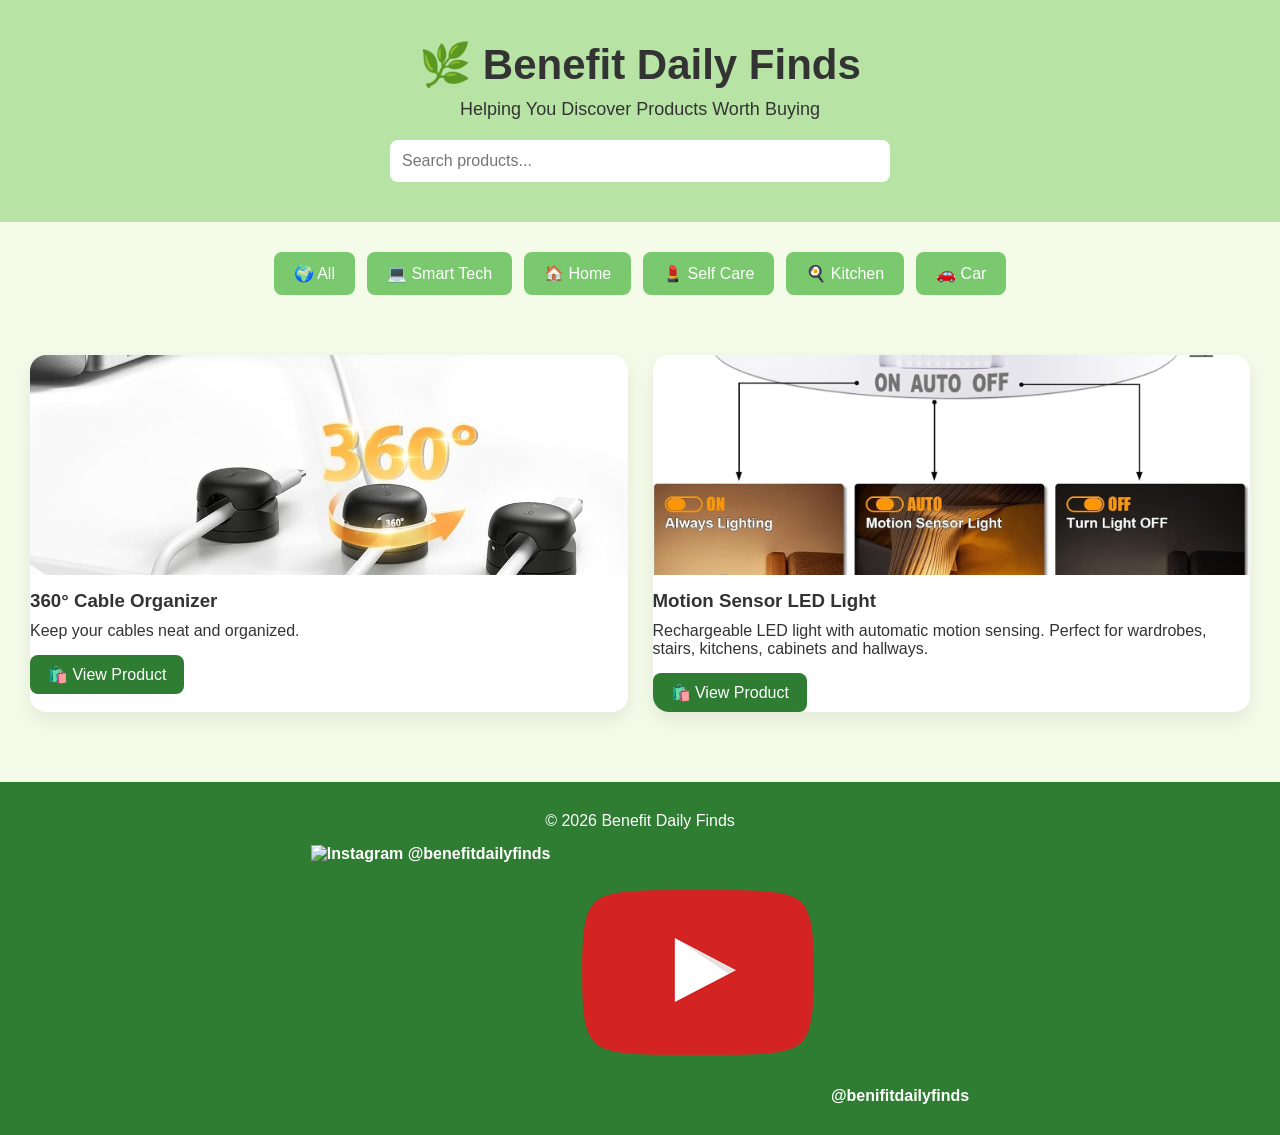
==== commit ad9d553b: "Update index.html" ====
--- a/index.html
+++ b/index.html
@@ -34,19 +34,22 @@
   <main id="products"></main>
 
   <footer>
-   <p>© 2026 Benefit Daily Finds</p>
- <div class="social-links">
-    <a href="https://instagram.com/benefitdailyfinds" target="_blank">
-        📷 Instagram
-    </a>
-    <a href="https://youtube.com/@benifitdailyfinds" target="_blank">
-        ▶️ YouTube
-    </a>
+  <p>© 2026 Benefit Daily Finds</p>
+<div class="social-links">
+
+  <a href="https://instagram.com/benefitdailyfinds" target="_blank">
+    <img src="images/instagram.png" alt="Instagram">
+    <span>@benefitdailyfinds</span>
+  </a>
+
+  <a href="https://youtube.com/@benifitdailyfinds" target="_blank">
+    <img src="images/youtube.png" alt="YouTube">
+    <span>@benifitdailyfinds</span>
+  </a>
+
 </div>
-  <p class="disclaimer">
-    Some links on this website are affiliate links. If you purchase through them, I may earn a commission at no extra cost to you.
-  </p>
-  </footer>
+  
+</footer>
 
   <script src="script.js"></script>
 
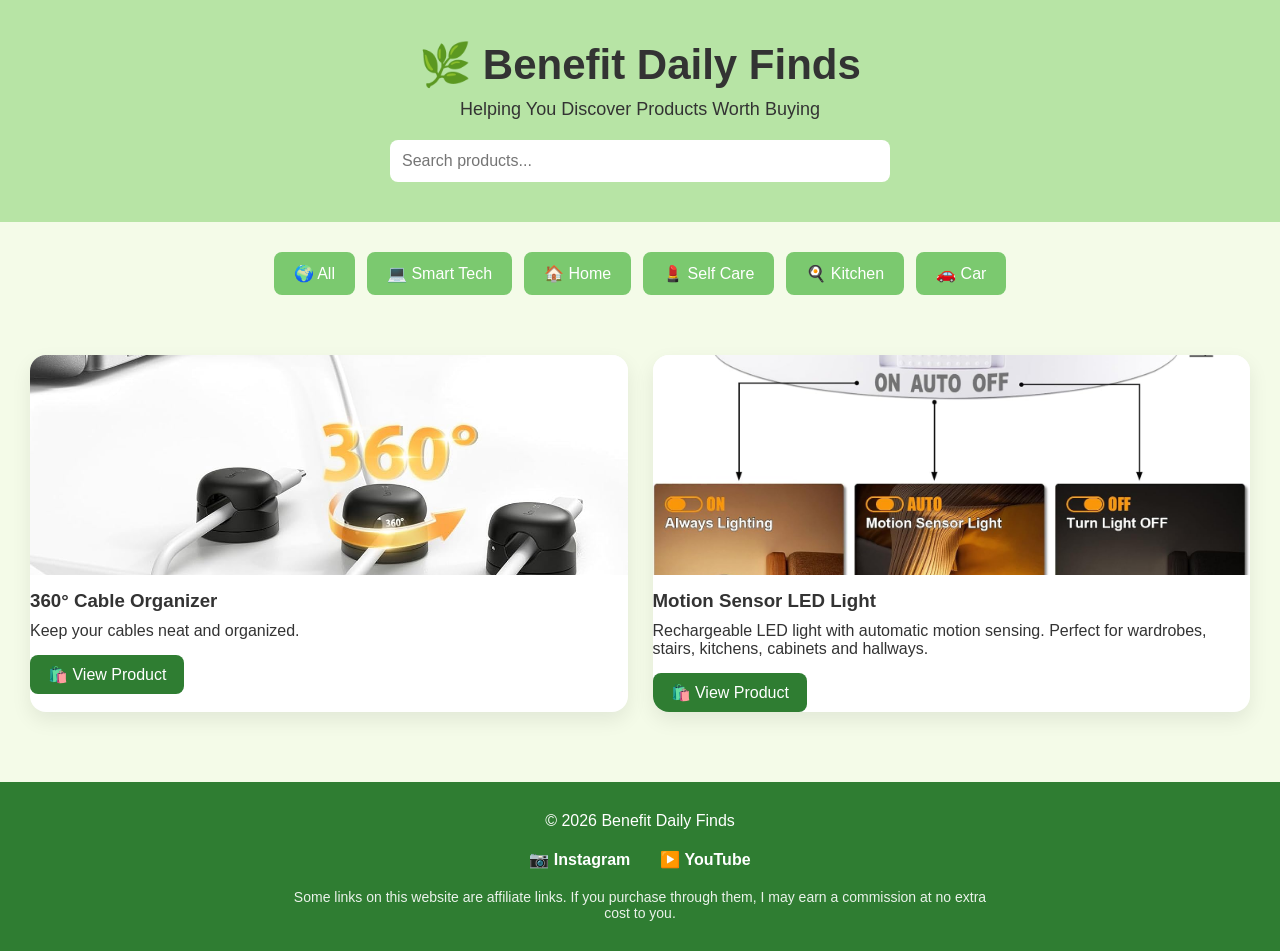
==== commit 20eb6a1f: "Update index.html" ====
--- a/index.html
+++ b/index.html
@@ -33,24 +33,18 @@
 
   <main id="products"></main>
 
-  <footer>
+<footer>
   <p>© 2026 Benefit Daily Finds</p>
-<div class="social-links">
 
-  <a href="https://instagram.com/benefitdailyfinds" target="_blank">
-    <img src="images/instagram.png" alt="Instagram">
-    <span>@benefitdailyfinds</span>
-  </a>
+  <div class="social-links">
+    <a href="https://instagram.com/benefitdailyfinds" target="_blank">📷 Instagram</a>
+    <a href="https://youtube.com/@benifitdailyfinds" target="_blank">▶️ YouTube</a>
+  </div>
 
-  <a href="https://youtube.com/@benifitdailyfinds" target="_blank">
-    <img src="images/youtube.png" alt="YouTube">
-    <span>@benifitdailyfinds</span>
-  </a>
-
-</div>
-  
+  <p class="disclaimer">
+    Some links on this website are affiliate links. If you purchase through them, I may earn a commission at no extra cost to you.
+  </p>
 </footer>
-
   <script src="script.js"></script>
 
 </body>
--- a/style.css
+++ b/style.css
@@ -104,17 +104,29 @@
   margin-top: 40px;
 }
 .social-links {
-  margin-top: 15px;
-  display: flex;
-  justify-content: center;
-  gap: 20px;
-  flex-wrap: wrap;
+ display:flex;
+    justify-content:center;
+    gap:30px;
+    align-items:center;
+    flex-wrap:wrap;
+    margin-top:20px; 
 }
 
 .social-links a {
-  color: white;
-  text-decoration: none;
-  font-weight: bold;
+  display:flex;
+    align-items:center;
+    gap:10px;
+    text-decoration:none;
+    color:white;
+    font-weight:bold;
+    font-size:16px;
+}
+.social-links img {
+    width: 28px;
+    height: 28px;
+    object-fit: contain;
+    display: block;
+    flex-shrink: 0;
 }
 
 .social-links a:hover {
